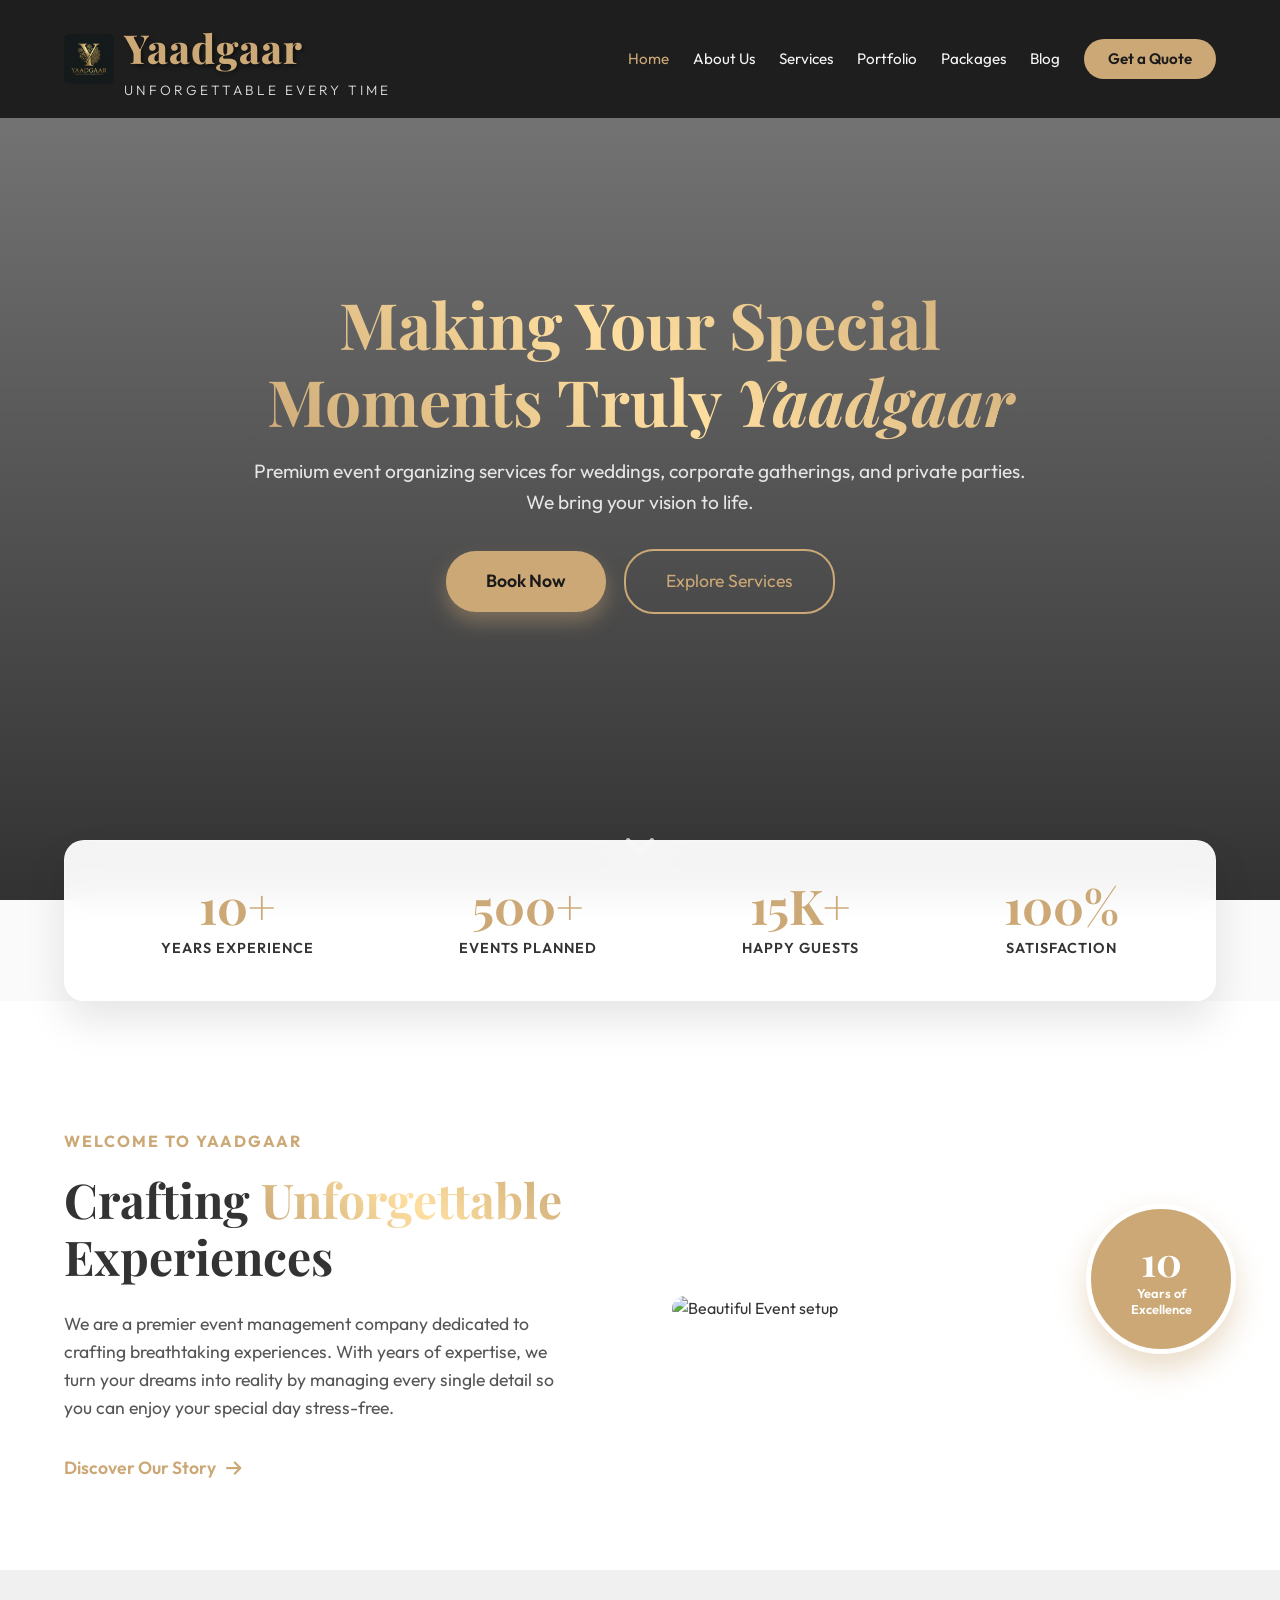
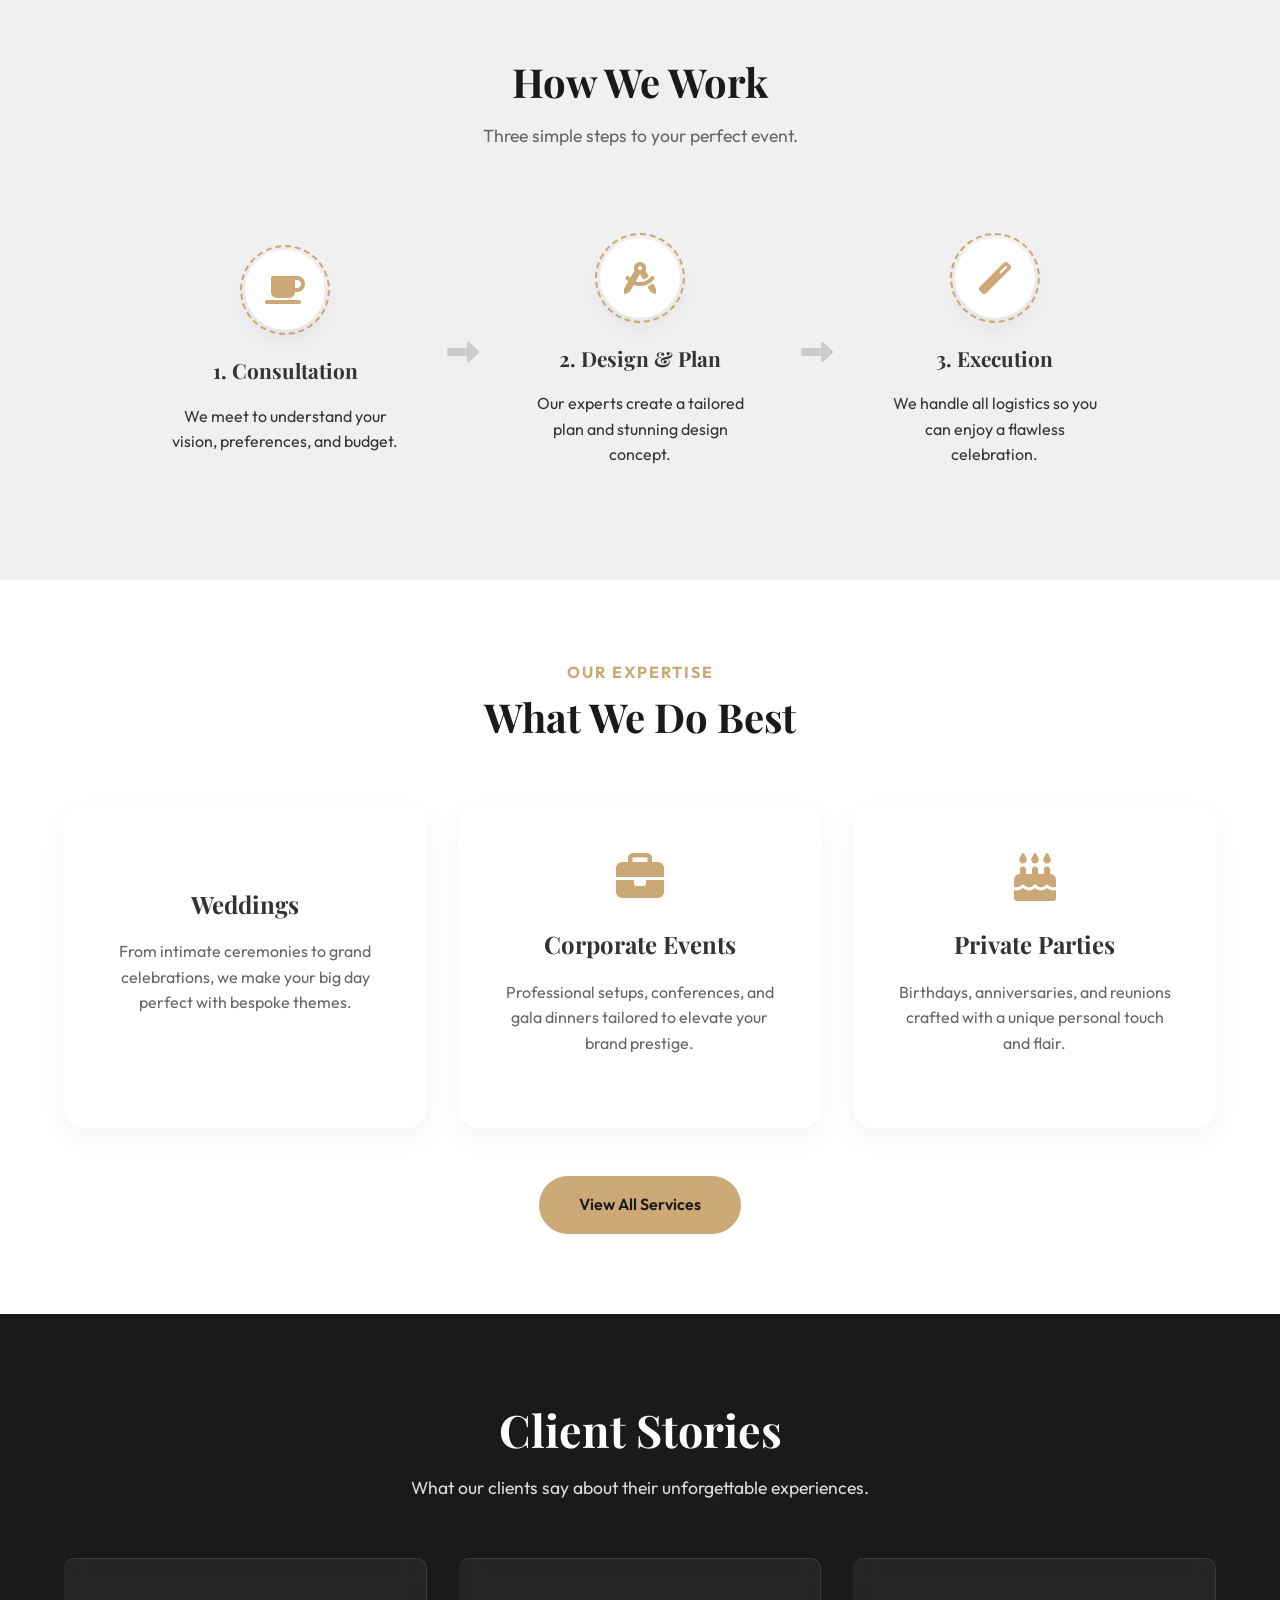
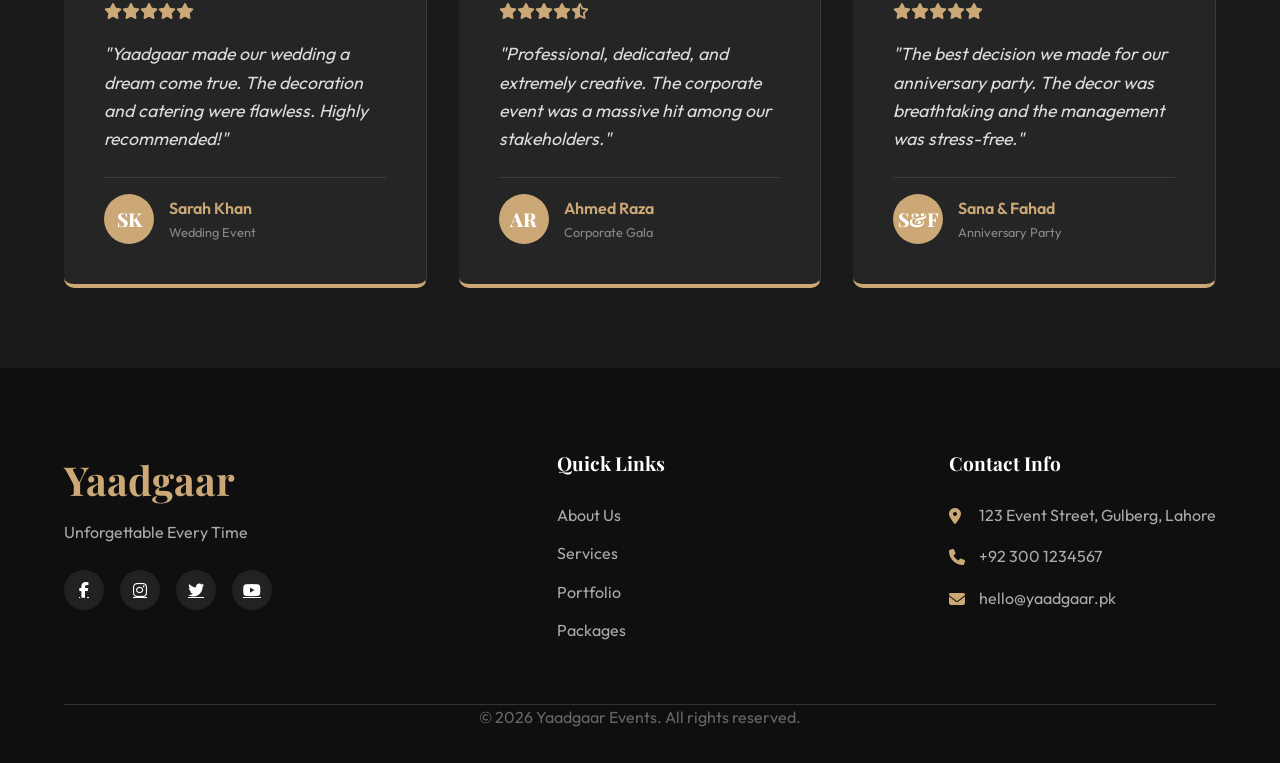
==== index.html @ 8d213750 "Add files via upload" ====
<!DOCTYPE html>
<html lang="en">

<head>
    <meta charset="UTF-8">
    <meta name="viewport" content="width=device-width, initial-scale=1.0">
    <title>Yaadgaar - Unforgettable Every Time</title>
    <link rel="stylesheet" href="styles.css">
    <link
        href="https://fonts.googleapis.com/css2?family=Outfit:wght@300;400;600;800&family=Playfair+Display:ital,wght@0,600;1,600&display=swap"
        rel="stylesheet">
    <link rel="stylesheet" href="https://cdnjs.cloudflare.com/ajax/libs/font-awesome/6.4.0/css/all.min.css">
</head>

<body>
    <header>
        <nav>
            <div class="logo">
                <a href="index.html" style="display: flex; align-items: center; gap: 10px;">
                    <img src="logo.png" alt="Yaadgaar Logo" style="height: 50px; width: auto; border-radius: 5px;">
                    <div>
                        <h1>Yaadgaar</h1>
                        <p>Unforgettable Every Time</p>
                    </div>
                </a>
            </div>
            <ul class="nav-links">
                <li><a href="index.html" class="active">Home</a></li>
                <li><a href="about.html">About Us</a></li>
                <li><a href="services.html">Services</a></li>
                <li><a href="portfolio.html">Portfolio</a></li>
                <li><a href="pricing.html">Packages</a></li>
                <li><a href="blog.html">Blog</a></li>
                <li><a href="contact.html" class="btn-primary">Get a Quote</a></li>
            </ul>
        </nav>
    </header>

    <main>
        <!-- Hero Section -->
        <section id="home" class="hero dynamic-bg">
            <div class="hero-content">
                <h2 class="gradient-text">Making Your Special Moments Truly <span class="highlight">Yaadgaar</span></h2>
                <p>Premium event organizing services for weddings, corporate gatherings, and private parties. We bring
                    your vision to life.</p>
                <div class="hero-buttons">
                    <a href="contact.html" class="btn-primary"
                        style="margin-right: 15px; font-size: 1.1rem; padding: 1rem 2.5rem; box-shadow: 0 10px 20px rgba(203, 168, 118, 0.4);">Book
                        Now</a>
                    <a href="services.html" class="btn-secondary" style="padding: 1rem 2.5rem;">Explore Services</a>
                </div>
            </div>
            <div class="scroll-indicator">
                <a href="#welcome"><i class="fas fa-chevron-down bounce"></i></a>
            </div>
        </section>

        <!-- Stats Banner (Floating over Hero) -->
        <div class="stats-wrapper">
            <div class="stats-container glassmorphism">
                <div class="stat-item">
                    <h3>10+</h3>
                    <p>Years Experience</p>
                </div>
                <div class="stat-item">
                    <h3>500+</h3>
                    <p>Events Planned</p>
                </div>
                <div class="stat-item">
                    <h3>15K+</h3>
                    <p>Happy Guests</p>
                </div>
                <div class="stat-item">
                    <h3>100%</h3>
                    <p>Satisfaction</p>
                </div>
            </div>
        </div>

        <!-- Welcome / About Preview -->
        <section id="welcome" style="background: white; padding-top: 8rem; padding-bottom: 5rem;">
            <div class="about-grid container">
                <div class="about-text" style="padding-right: 2rem;">
                    <h4
                        style="color: var(--primary); font-family: 'Outfit', sans-serif; letter-spacing: 2px; text-transform: uppercase; margin-bottom: 1rem;">
                        Welcome to Yaadgaar</h4>
                    <h2 style="font-size: 3rem; margin-bottom: 1.5rem; line-height: 1.2;">Crafting <span
                            class="gradient-text">Unforgettable</span> Experiences</h2>
                    <p style="font-size: 1.1rem; color: #555; margin-bottom: 2rem;">We are a premier event management
                        company dedicated to crafting breathtaking experiences. With years of expertise, we turn your
                        dreams into reality by managing every single detail so you can enjoy your special day
                        stress-free.</p>
                    <a href="about.html" class="link-arrow">Discover Our Story <i class="fas fa-arrow-right"></i></a>
                </div>
                <div class="about-image-wrapper">
                    <img src="https://images.unsplash.com/photo-1519225421980-715cb0215aed?ixlib=rb-4.0.3&auto=format&fit=crop&w=800&q=80"
                        alt="Beautiful Event setup" class="floating-image zoom-hover">
                    <div class="experience-badge glassmorphism">
                        <h2>10</h2>
                        <p>Years of<br>Excellence</p>
                    </div>
                </div>
            </div>
        </section>

        <!-- Process Section -->
        <section style="background-color: var(--bg-gray); padding: 5rem 5%;">
            <div class="section-header">
                <h2>How We Work</h2>
                <p>Three simple steps to your perfect event.</p>
            </div>
            <div class="process-steps">
                <div class="step-card">
                    <div class="step-icon"><i class="fas fa-coffee"></i></div>
                    <h3>1. Consultation</h3>
                    <p>We meet to understand your vision, preferences, and budget.</p>
                </div>
                <div class="step-arrow"><i class="fas fa-long-arrow-alt-right"></i></div>
                <div class="step-card">
                    <div class="step-icon"><i class="fas fa-drafting-compass"></i></div>
                    <h3>2. Design & Plan</h3>
                    <p>Our experts create a tailored plan and stunning design concept.</p>
                </div>
                <div class="step-arrow"><i class="fas fa-long-arrow-alt-right"></i></div>
                <div class="step-card">
                    <div class="step-icon"><i class="fas fa-magic"></i></div>
                    <h3>3. Execution</h3>
                    <p>We handle all logistics so you can enjoy a flawless celebration.</p>
                </div>
            </div>
        </section>

        <!-- Services Preview -->
        <section id="services" class="services" style="padding-top: 5rem; background: white;">
            <div class="section-header">
                <h4
                    style="color: var(--primary); font-family: 'Outfit', sans-serif; letter-spacing: 2px; text-transform: uppercase;">
                    Our Expertise</h4>
                <h2 style="font-size: 2.5rem;">What We Do Best</h2>
            </div>
            <div class="services-grid container">
                <div class="service-card modern-card">
                    <div class="card-icon"><i class="fas fa-rings"></i></div>
                    <h3>Weddings</h3>
                    <p>From intimate ceremonies to grand celebrations, we make your big day perfect with bespoke themes.
                    </p>
                </div>
                <div class="service-card modern-card">
                    <div class="card-icon"><i class="fas fa-briefcase"></i></div>
                    <h3>Corporate Events</h3>
                    <p>Professional setups, conferences, and gala dinners tailored to elevate your brand prestige.</p>
                </div>
                <div class="service-card modern-card">
                    <div class="card-icon"><i class="fas fa-birthday-cake"></i></div>
                    <h3>Private Parties</h3>
                    <p>Birthdays, anniversaries, and reunions crafted with a unique personal touch and flair.</p>
                </div>
            </div>
            <div style="text-align: center; margin-top: 3rem;">
                <a href="services.html" class="btn-primary" style="padding: 1rem 2.5rem;">View All Services</a>
            </div>
        </section>

        <!-- Testimonials -->
        <section id="testimonials" class="testimonials" style="position: relative; overflow: hidden;">
            <div class="testimonial-bg-overlay"></div>
            <div class="section-header" style="position: relative; z-index: 2;">
                <h2 style="color: white; font-size: 2.8rem;">Client Stories</h2>
                <p style="color: #ddd;">What our clients say about their unforgettable experiences.</p>
            </div>
            <div class="testimonial-grid container" style="position: relative; z-index: 2;">
                <div class="testimonial-card glass-card">
                    <div class="stars">
                        <i class="fas fa-star"></i><i class="fas fa-star"></i><i class="fas fa-star"></i><i
                            class="fas fa-star"></i><i class="fas fa-star"></i>
                    </div>
                    <p class="quote">"Yaadgaar made our wedding a dream come true. The decoration and catering were
                        flawless. Highly recommended!"</p>
                    <div class="client-info">
                        <div class="client-avatar">SK</div>
                        <div>
                            <p class="author">Sarah Khan</p>
                            <p class="author-event">Wedding Event</p>
                        </div>
                    </div>
                </div>
                <div class="testimonial-card glass-card">
                    <div class="stars">
                        <i class="fas fa-star"></i><i class="fas fa-star"></i><i class="fas fa-star"></i><i
                            class="fas fa-star"></i><i class="fas fa-star-half-alt"></i>
                    </div>
                    <p class="quote">"Professional, dedicated, and extremely creative. The corporate event was a massive
                        hit among our stakeholders."</p>
                    <div class="client-info">
                        <div class="client-avatar">AR</div>
                        <div>
                            <p class="author">Ahmed Raza</p>
                            <p class="author-event">Corporate Gala</p>
                        </div>
                    </div>
                </div>
                <div class="testimonial-card glass-card">
                    <div class="stars">
                        <i class="fas fa-star"></i><i class="fas fa-star"></i><i class="fas fa-star"></i><i
                            class="fas fa-star"></i><i class="fas fa-star"></i>
                    </div>
                    <p class="quote">"The best decision we made for our anniversary party. The decor was breathtaking
                        and the management was stress-free."</p>
                    <div class="client-info">
                        <div class="client-avatar">S&F</div>
                        <div>
                            <p class="author">Sana & Fahad</p>
                            <p class="author-event">Anniversary Party</p>
                        </div>
                    </div>
                </div>
            </div>
        </section>
    </main>

    <footer>
        <div class="footer-content container">
            <div class="footer-logo">
                <h2>Yaadgaar</h2>
                <p>Unforgettable Every Time</p>
                <div class="social-links">
                    <a href="#"><i class="fab fa-facebook-f"></i></a>
                    <a href="#"><i class="fab fa-instagram"></i></a>
                    <a href="#"><i class="fab fa-twitter"></i></a>
                    <a href="#"><i class="fab fa-youtube"></i></a>
                </div>
            </div>
            <div class="footer-links">
                <h3>Quick Links</h3>
                <ul>
                    <li><a href="about.html">About Us</a></li>
                    <li><a href="services.html">Services</a></li>
                    <li><a href="portfolio.html">Portfolio</a></li>
                    <li><a href="pricing.html">Packages</a></li>
                </ul>
            </div>
            <div class="contact-info">
                <h3>Contact Info</h3>
                <p><i class="fas fa-map-marker-alt"></i> 123 Event Street, Gulberg, Lahore</p>
                <p><i class="fas fa-phone"></i> +92 300 1234567</p>
                <p><i class="fas fa-envelope"></i> hello@yaadgaar.pk</p>
            </div>
        </div>
        <div class="footer-bottom">
            <p>&copy; 2026 Yaadgaar Events. All rights reserved.</p>
        </div>
    </footer>

    <script src="script.js"></script>
</body>

</html>
---- styles.css ----
:root {
    --primary: #cba876;
    /* Rich Gold */
    --primary-dark: #b08d55;
    --secondary: #1a1a1a;
    --text-light: #f5f5f5;
    --text-dark: #333333;
    --bg-light: #fafafa;
    --bg-gray: #f0f0f0;
    --transition: all 0.3s ease;
}

* {
    margin: 0;
    padding: 0;
    box-sizing: border-box;
}

html {
    scroll-behavior: smooth;
}

body {
    font-family: 'Outfit', sans-serif;
    color: var(--text-dark);
    background-color: var(--bg-light);
    line-height: 1.6;
}

h1,
h2,
h3,
h4,
.logo h1 {
    font-family: 'Playfair Display', serif;
}

/* Header & Nav */
header {
    background-color: rgba(26, 26, 26, 0.95);
    position: fixed;
    width: 100%;
    z-index: 1000;
    padding: 1rem 5%;
    backdrop-filter: blur(10px);
}

nav {
    display: flex;
    justify-content: space-between;
    align-items: center;
}

.logo a {
    text-decoration: none;
}

.logo h1 {
    color: var(--primary);
    font-size: 2.5rem;
    margin: 0;
    font-weight: 800;
    text-shadow: 2px 2px 4px rgba(0, 0, 0, 0.5);
    letter-spacing: 1px;
}

.logo p {
    color: var(--text-light);
    font-size: 0.85rem;
    letter-spacing: 3px;
    text-transform: uppercase;
    font-weight: 300;
    opacity: 0.9;
}

.nav-links {
    display: flex;
    list-style: none;
    gap: 1.5rem;
    align-items: center;
}

.nav-links a {
    color: var(--text-light);
    text-decoration: none;
    font-weight: 400;
    transition: var(--transition);
    font-size: 0.95rem;
}

.nav-links a:hover,
.nav-links a.active {
    color: var(--primary);
}

.btn-primary {
    background-color: var(--primary);
    color: var(--secondary) !important;
    padding: 0.5rem 1.5rem;
    border-radius: 30px;
    font-weight: 600 !important;
    text-decoration: none;
    display: inline-block;
    transition: var(--transition);
    border: none;
    cursor: pointer;
}

.btn-primary:hover {
    background-color: var(--text-light);
    color: var(--secondary);
}

/* Page Headers (for inner pages) */
.page-header {
    padding: 120px 5% 60px;
    background-color: var(--secondary);
    color: white;
    text-align: center;
}

.page-header h1 {
    font-size: 3rem;
    color: var(--primary);
    margin-bottom: 1rem;
}

.page-header p {
    color: #ccc;
    font-size: 1.2rem;
    max-width: 600px;
    margin: 0 auto;
}

/* Hero Section */
.hero {
    height: 100vh;
    background: linear-gradient(rgba(0, 0, 0, 0.6), rgba(0, 0, 0, 0.6)), url('https://images.unsplash.com/photo-1549495111-c917ee7208d1?ixlib=rb-4.0.3&auto=format&fit=crop&w=2000&q=80') center/cover;
    display: flex;
    align-items: center;
    justify-content: center;
    text-align: center;
    color: var(--text-light);
    padding: 0 20px;
}

.hero-content {
    max-width: 800px;
    animation: fadeIn 1.5s ease;
}

.hero h2 {
    font-size: 4rem;
    margin-bottom: 1rem;
    line-height: 1.2;
}

.highlight {
    color: var(--primary);
    font-style: italic;
}

.hero p {
    font-size: 1.2rem;
    margin-bottom: 2rem;
    opacity: 0.9;
}

.btn-secondary {
    display: inline-block;
    border: 2px solid var(--primary);
    color: var(--primary);
    text-decoration: none;
    padding: 0.8rem 2rem;
    font-size: 1.1rem;
    border-radius: 30px;
    transition: var(--transition);
}

.btn-secondary:hover {
    background-color: var(--primary);
    color: var(--secondary);
}

/* Sections General */
section {
    padding: 5rem 5%;
}

.section-header {
    text-align: center;
    margin-bottom: 3.5rem;
}

.section-header h2 {
    font-size: 2.5rem;
    color: var(--secondary);
    margin-bottom: 0.5rem;
}

.section-header p {
    color: #666;
    font-size: 1.1rem;
    max-width: 700px;
    margin: 0 auto;
}

/* About Section */
.about-grid {
    display: grid;
    grid-template-columns: 1fr 1fr;
    gap: 4rem;
    align-items: center;
}

.about-img img {
    width: 100%;
    border-radius: 10px;
    box-shadow: 0 10px 30px rgba(0, 0, 0, 0.1);
}

.about-text h3 {
    font-size: 2rem;
    margin-bottom: 1rem;
}

.about-text p {
    margin-bottom: 1rem;
    color: #555;
}

.about-features {
    display: grid;
    grid-template-columns: 1fr 1fr;
    gap: 1.5rem;
    margin-top: 2rem;
}

.feature {
    display: flex;
    align-items: flex-start;
    gap: 1rem;
}

.feature i {
    color: var(--primary);
    font-size: 1.5rem;
    margin-top: 0.2rem;
}

.feature h4 {
    margin-bottom: 0.3rem;
}

/* Team Section */
.team-grid {
    display: grid;
    grid-template-columns: repeat(auto-fit, minmax(250px, 1fr));
    gap: 2rem;
}

.team-card {
    text-align: center;
}

.team-card img {
    width: 100%;
    height: 300px;
    object-fit: cover;
    border-radius: 10px;
    margin-bottom: 1rem;
}

.team-card h3 {
    color: var(--secondary);
}

.team-card p {
    color: var(--primary);
    font-weight: 600;
}

/* Services */
.services-grid {
    display: grid;
    grid-template-columns: repeat(auto-fit, minmax(300px, 1fr));
    gap: 2rem;
}

.service-card {
    background: white;
    padding: 3rem 2.5rem;
    text-align: center;
    border-radius: 10px;
    box-shadow: 0 10px 30px rgba(0, 0, 0, 0.05);
    transition: var(--transition);
    border-bottom: 3px solid transparent;
}

.service-card:hover {
    transform: translateY(-10px);
    border-bottom-color: var(--primary);
}

.service-card i {
    font-size: 3rem;
    color: var(--primary);
    margin-bottom: 1.5rem;
}

.service-card h3 {
    font-size: 1.5rem;
    margin-bottom: 1rem;
}

.service-card p {
    color: #666;
    margin-bottom: 1.5rem;
}

/* Portfolio Filters */
.portfolio-filters {
    display: flex;
    justify-content: center;
    gap: 1rem;
    margin-bottom: 2rem;
    flex-wrap: wrap;
}

.filter-btn {
    padding: 0.5rem 1.5rem;
    border: 1px solid var(--primary);
    background: transparent;
    color: var(--text-dark);
    border-radius: 30px;
    cursor: pointer;
    transition: var(--transition);
    font-family: 'Outfit';
    font-weight: 600;
}

.filter-btn.active,
.filter-btn:hover {
    background: var(--primary);
    color: white;
}

/* Events Gallery */
.gallery {
    display: grid;
    grid-template-columns: repeat(auto-fit, minmax(350px, 1fr));
    gap: 1.5rem;
}

.gallery-item {
    position: relative;
    border-radius: 10px;
    overflow: hidden;
    height: 300px;
    cursor: pointer;
}

.gallery-item img {
    width: 100%;
    height: 100%;
    object-fit: cover;
    transition: transform 0.5s ease;
}

.gallery-item .overlay {
    position: absolute;
    inset: 0;
    background: linear-gradient(to top, rgba(0, 0, 0, 0.8), transparent);
    display: flex;
    flex-direction: column;
    justify-content: flex-end;
    padding: 2rem;
    color: white;
    opacity: 0;
    transition: var(--transition);
}

.gallery-item:hover img {
    transform: scale(1.1);
}

.gallery-item:hover .overlay {
    opacity: 1;
}

.overlay h3 {
    font-size: 1.5rem;
    margin-bottom: 0.5rem;
    color: var(--primary);
}

/* Pricing Section */
.pricing-grid {
    display: grid;
    grid-template-columns: repeat(auto-fit, minmax(300px, 1fr));
    gap: 2rem;
}

.pricing-card {
    background: white;
    border-radius: 10px;
    padding: 3rem 2rem;
    text-align: center;
    box-shadow: 0 10px 30px rgba(0, 0, 0, 0.05);
    border: 1px solid #eee;
    position: relative;
    transition: var(--transition);
}

.pricing-card:hover {
    transform: translateY(-10px);
}

.pricing-card.popular {
    border-color: var(--primary);
    box-shadow: 0 15px 40px rgba(203, 168, 118, 0.2);
}

.popular-badge {
    position: absolute;
    top: -15px;
    left: 50%;
    transform: translateX(-50%);
    background: var(--primary);
    color: white;
    padding: 0.3rem 1rem;
    border-radius: 20px;
    font-size: 0.8rem;
    font-weight: 600;
}

.pricing-card h3 {
    font-size: 1.8rem;
    margin-bottom: 0.5rem;
}

.price {
    font-size: 2.5rem;
    font-weight: 800;
    color: var(--primary);
    margin-bottom: 1.5rem;
}

.price span {
    font-size: 1rem;
    color: #888;
    font-weight: 400;
}

.pricing-features {
    list-style: none;
    margin-bottom: 2.5rem;
    text-align: left;
}

.pricing-features li {
    margin-bottom: 1rem;
    color: #555;
}

.pricing-features i {
    color: var(--primary);
    margin-right: 10px;
}

.custom-package-note {
    text-align: center;
    margin-top: 3rem;
    font-style: italic;
    color: #666;
    padding: 2rem;
    background: white;
    border-radius: 10px;
}

/* Testimonials */
.testimonials {
    background-color: var(--secondary);
    color: white;
}

.testimonials .section-header h2 {
    color: white;
}

.testimonials .section-header p {
    color: #aaa;
}

.testimonial-grid {
    display: grid;
    grid-template-columns: repeat(auto-fit, minmax(300px, 1fr));
    gap: 2rem;
}

.testimonial-card {
    background: rgba(255, 255, 255, 0.05);
    padding: 2.5rem;
    border-radius: 10px;
    border-left: 4px solid var(--primary);
}

.stars {
    color: var(--primary);
    margin-bottom: 1rem;
}

.quote {
    font-size: 1.1rem;
    font-style: italic;
    margin-bottom: 1.5rem;
    color: #ddd;
}

.author {
    color: var(--primary);
    font-weight: 600;
}

.author-event {
    font-size: 0.8rem;
    color: #888;
}

/* Contact & forms */
.contact-grid {
    display: grid;
    grid-template-columns: 1fr 1fr;
    gap: 4rem;
}

.contact-form {
    background: white;
    padding: 3rem;
    border-radius: 10px;
    box-shadow: 0 10px 30px rgba(0, 0, 0, 0.05);
}

.form-group {
    margin-bottom: 1.5rem;
}

.form-group label {
    display: block;
    margin-bottom: 0.5rem;
    font-weight: 600;
}

.form-control {
    width: 100%;
    padding: 0.8rem;
    border: 1px solid #ddd;
    border-radius: 5px;
    font-family: inherit;
    font-size: 1rem;
}

textarea.form-control {
    resize: vertical;
    min-height: 120px;
}

.contact-info-cards {
    display: flex;
    flex-direction: column;
    gap: 1.5rem;
}

.info-card {
    display: flex;
    align-items: center;
    gap: 1.5rem;
    background: white;
    padding: 1.5rem;
    border-radius: 10px;
    box-shadow: 0 5px 15px rgba(0, 0, 0, 0.05);
}

.info-card i {
    font-size: 2rem;
    color: var(--primary);
}

.info-card h4 {
    margin-bottom: 0.2rem;
}

.info-card p,
.info-card a {
    color: #666;
    text-decoration: none;
}

.whatsapp-btn {
    display: inline-flex;
    align-items: center;
    gap: 10px;
    background: #25D366;
    color: white !important;
    padding: 1rem 2rem;
    border-radius: 30px;
    text-decoration: none;
    font-weight: 600;
    margin-top: 1rem;
    transition: var(--transition);
}

.whatsapp-btn:hover {
    background: #128C7E;
}

/* Maps */
.map-container {
    margin-top: 4rem;
    border-radius: 10px;
    overflow: hidden;
    height: 400px;
}

/* FAQ Accordion */
.faq-section {
    max-width: 800px;
    margin: 0 auto;
}

.faq-item {
    background: white;
    margin-bottom: 1rem;
    border-radius: 5px;
    box-shadow: 0 2px 5px rgba(0, 0, 0, 0.05);
}

.faq-question {
    padding: 1.5rem;
    display: flex;
    justify-content: space-between;
    align-items: center;
    cursor: pointer;
    font-weight: 600;
    font-size: 1.1rem;
}

.faq-answer {
    padding: 0 1.5rem;
    max-height: 0;
    overflow: hidden;
    transition: max-height 0.3s ease, padding 0.3s ease;
    color: #555;
}

.faq-item.active .faq-answer {
    padding-bottom: 1.5rem;
    max-height: 200px;
}

.faq-item.active .faq-question i {
    transform: rotate(180deg);
}

/* Blog */
.blog-grid {
    display: grid;
    grid-template-columns: repeat(auto-fit, minmax(300px, 1fr));
    gap: 2rem;
}

.blog-card {
    background: white;
    border-radius: 10px;
    overflow: hidden;
    box-shadow: 0 10px 30px rgba(0, 0, 0, 0.05);
    transition: var(--transition);
}

.blog-card:hover {
    transform: translateY(-10px);
}

.blog-card img {
    width: 100%;
    height: 200px;
    object-fit: cover;
}

.blog-content {
    padding: 2rem;
}

.blog-meta {
    font-size: 0.85rem;
    color: var(--primary);
    margin-bottom: 0.5rem;
    font-weight: 600;
}

.blog-content h3 {
    font-size: 1.4rem;
    margin-bottom: 1rem;
}

.blog-content p {
    color: #666;
    margin-bottom: 1.5rem;
}

.read-more {
    color: var(--secondary);
    font-weight: 600;
    text-decoration: none;
    display: inline-flex;
    align-items: center;
    gap: 5px;
    transition: var(--transition);
}

.read-more:hover {
    color: var(--primary);
}

/* Footer */
footer {
    background-color: #0f0f0f;
    color: white;
    padding: 5rem 5% 2rem;
}

.footer-content {
    display: flex;
    flex-wrap: wrap;
    justify-content: space-between;
    gap: 3rem;
    margin-bottom: 3rem;
    border-bottom: 1px solid #333;
    padding-bottom: 3rem;
}

.footer-logo {
    max-width: 300px;
}

.footer-logo h2 {
    color: var(--primary);
    font-size: 2.5rem;
    margin-bottom: 0.5rem;
}

.footer-logo p {
    color: #aaa;
    margin-bottom: 1.5rem;
}

.social-links {
    display: flex;
    gap: 1rem;
}

.social-links a {
    color: white;
    background: #222;
    width: 40px;
    height: 40px;
    display: flex;
    align-items: center;
    justify-content: center;
    border-radius: 50%;
    transition: var(--transition);
}

.social-links a:hover {
    background: var(--primary);
}

.footer-links h3,
.contact-info h3 {
    margin-bottom: 1.5rem;
    font-size: 1.2rem;
}

.footer-links ul {
    list-style: none;
}

.footer-links li {
    margin-bottom: 0.8rem;
}

.footer-links a {
    color: #aaa;
    text-decoration: none;
    transition: var(--transition);
}

.footer-links a:hover {
    color: var(--primary);
}

.contact-info p {
    margin: 1rem 0;
    color: #aaa;
    display: flex;
    align-items: center;
    gap: 10px;
}

.contact-info i {
    color: var(--primary);
    width: 20px;
}

.footer-bottom {
    text-align: center;
    color: #666;
}

/* Animations */
@keyframes fadeIn {
    from {
        opacity: 0;
        transform: translateY(20px);
    }

    to {
        opacity: 1;
        transform: translateY(0);
    }
}

/* Responsive */
@media (max-width: 900px) {
    .nav-links {
        display: none;
        /* Add a hamburger menu for mobile if needed */
    }

    .hero h2 {
        font-size: 2.5rem;
    }

    .about-grid,
    .contact-grid {
        grid-template-columns: 1fr;
    }

    /* New Responsive Adds */
    .stats-container {
        flex-direction: column;
        gap: 2rem;
    }

    .experience-badge {
        right: 0;
        bottom: -20px;
        width: 100px;
        height: 100px;
        padding: 1rem;
    }

    .experience-badge h2 {
        font-size: 1.5rem;
    }

    .step-arrow {
        display: none;
    }
}

/* New Home Page Enhancements */
.container {
    max-width: 1200px;
    margin: 0 auto;
}

/* Dynamic Hero */
.dynamic-bg {
    background: linear-gradient(rgba(0, 0, 0, 0.5), rgba(0, 0, 0, 0.8)), url('https://images.unsplash.com/photo-1511285560929-80b456fea0bc?ixlib=rb-4.0.3&auto=format&fit=crop&w=2000&q=80') center/cover;
    position: relative;
    background-attachment: fixed;
    /* Parallax effect */
}

/* Gradient Text */
.gradient-text {
    background: linear-gradient(45deg, #cba876, #ffdfa0, #cba876);
    -webkit-background-clip: text;
    background-clip: text;
    -webkit-text-fill-color: transparent;
    display: inline-block;
}

/* Glassmorphism */
.glassmorphism {
    background: rgba(255, 255, 255, 0.1);
    backdrop-filter: blur(15px);
    -webkit-backdrop-filter: blur(15px);
    border: 1px solid rgba(255, 255, 255, 0.2);
    box-shadow: 0 8px 32px 0 rgba(0, 0, 0, 0.1);
}

/* Stats Banner */
.stats-wrapper {
    position: relative;
    margin-top: -60px;
    z-index: 10;
    padding: 0 5%;
}

.stats-container {
    display: flex;
    justify-content: space-around;
    align-items: center;
    padding: 2.5rem;
    border-radius: 20px;
    background: white;
    /* Fallback */
    background: rgba(255, 255, 255, 0.95);
    box-shadow: 0 20px 40px rgba(0, 0, 0, 0.1);
    flex-wrap: wrap;
    gap: 2rem;
}

.stat-item {
    text-align: center;
}

.stat-item h3 {
    font-size: 3rem;
    color: var(--primary);
    line-height: 1;
    margin-bottom: 0.5rem;
}

.stat-item p {
    font-weight: 600;
    color: var(--text-dark);
    text-transform: uppercase;
    letter-spacing: 1px;
    font-size: 0.9rem;
}

/* scroll indicator */
.scroll-indicator {
    position: absolute;
    bottom: 30px;
    left: 50%;
    transform: translateX(-50%);
}

.scroll-indicator a {
    color: white;
    font-size: 2rem;
    opacity: 0.7;
    transition: var(--transition);
}

.scroll-indicator a:hover {
    opacity: 1;
    color: var(--primary);
}

.bounce {
    animation: bounce 2s infinite;
}

@keyframes bounce {

    0%,
    20%,
    50%,
    80%,
    100% {
        transform: translateY(0);
    }

    40% {
        transform: translateY(-20px);
    }

    60% {
        transform: translateY(-10px);
    }
}

/* Image float and zoom */
.about-image-wrapper {
    position: relative;
    padding: 2rem 0;
}

.floating-image {
    animation: floating 6s ease-in-out infinite;
    border-radius: 20px;
}

@keyframes floating {
    0% {
        transform: translateY(0px);
    }

    50% {
        transform: translateY(-20px);
    }

    100% {
        transform: translateY(0px);
    }
}

.zoom-hover {
    transition: transform 0.5s ease;
}

.zoom-hover:hover {
    transform: scale(1.03) !important;
}

/* Experience Badge */
.experience-badge {
    position: absolute;
    bottom: 0;
    right: -20px;
    background: var(--primary);
    color: white;
    padding: 2rem;
    border-radius: 50%;
    width: 150px;
    height: 150px;
    display: flex;
    flex-direction: column;
    justify-content: center;
    align-items: center;
    text-align: center;
    box-shadow: 0 15px 30px rgba(203, 168, 118, 0.4);
    border: 5px solid white;
}

.experience-badge h2 {
    font-size: 2.5rem;
    line-height: 1;
    margin-bottom: 5px;
}

.experience-badge p {
    font-size: 0.8rem;
    line-height: 1.2;
    font-family: 'Outfit';
    font-weight: 600;
}

/* Links Arrow */
.link-arrow {
    display: inline-flex;
    align-items: center;
    gap: 10px;
    color: var(--primary);
    text-decoration: none;
    font-weight: 600;
    font-size: 1.1rem;
    border-bottom: 2px solid transparent;
    padding-bottom: 5px;
    transition: var(--transition);
}

.link-arrow:hover {
    gap: 15px;
    border-bottom-color: var(--primary);
}

/* Process Steps */
.process-steps {
    display: flex;
    justify-content: space-between;
    align-items: center;
    max-width: 1000px;
    margin: 0 auto;
    flex-wrap: wrap;
    gap: 1rem;
}

.step-card {
    flex: 1;
    min-width: 250px;
    text-align: center;
    padding: 2rem;
}

.step-icon {
    width: 80px;
    height: 80px;
    background: white;
    border-radius: 50%;
    display: flex;
    align-items: center;
    justify-content: center;
    margin: 0 auto 1.5rem;
    font-size: 2rem;
    color: var(--primary);
    box-shadow: 0 10px 20px rgba(0, 0, 0, 0.05);
    position: relative;
}

.step-icon::after {
    content: '';
    position: absolute;
    inset: -5px;
    border: 2px dashed var(--primary);
    border-radius: 50%;
    animation: rotate 10s linear infinite;
}

@keyframes rotate {
    100% {
        transform: rotate(360deg);
    }
}

.step-arrow {
    font-size: 2rem;
    color: #ccc;
}

.step-card h3 {
    margin-bottom: 1rem;
    font-size: 1.3rem;
}

/* Modern Service Card */
.modern-card {
    border: none;
    border-radius: 20px;
    background: white;
    position: relative;
    overflow: hidden;
    z-index: 1;
}

.modern-card::before {
    content: "";
    position: absolute;
    top: 0;
    left: 0;
    width: 100%;
    height: 100%;
    background: var(--primary);
    transform: scaleY(0);
    transform-origin: top;
    transition: transform 0.5s ease;
    z-index: -1;
}

.modern-card:hover::before {
    transform: scaleY(1);
    transform-origin: bottom;
}

.modern-card:hover h3,
.modern-card:hover p,
.modern-card:hover i {
    color: white !important;
}

.card-icon i {
    font-size: 3rem;
    color: var(--primary);
    margin-bottom: 1.5rem;
    transition: var(--transition);
}

/* Testimonials Glass */
.testimonial-bg-overlay {
    position: absolute;
    top: 0;
    left: 0;
    width: 100%;
    height: 100%;
    background: linear-gradient(rgba(26, 26, 26, 0.9), rgba(26, 26, 26, 0.9)), url('https://images.unsplash.com/photo-1519225421980-715cb0215aed?ixlib=rb-4.0.3&auto=format&fit=crop&w=2000&q=80') center/cover;
    background-attachment: fixed;
    z-index: 1;
}

.glass-card {
    background: rgba(255, 255, 255, 0.05) !important;
    backdrop-filter: blur(10px);
    -webkit-backdrop-filter: blur(10px);
    border: 1px solid rgba(255, 255, 255, 0.1) !important;
    border-left: none !important;
    border-bottom: 4px solid var(--primary) !important;
}

.client-info {
    display: flex;
    align-items: center;
    gap: 15px;
    border-top: 1px solid rgba(255, 255, 255, 0.1);
    padding-top: 1rem;
    margin-top: 1rem;
}

.client-avatar {
    width: 50px;
    height: 50px;
    border-radius: 50%;
    background: var(--primary);
    color: white;
    display: flex;
    align-items: center;
    justify-content: center;
    font-weight: 800;
    font-family: 'Playfair Display';
    font-size: 1.2rem;
}

/* --- Global Hover Effects --- */

/* Images */
img {
    transition: transform 0.4s ease, box-shadow 0.4s ease;
}

img:hover {
    transform: scale(1.03);
    box-shadow: 0 10px 20px rgba(0, 0, 0, 0.15);
}

/* Cards (Services, Testimonials, Packages, etc) */
.service-card,
.gallery-item,
.package-card,
.step-card,
.team-member,
.blog-card {
    transition: transform 0.4s ease, box-shadow 0.4s ease;
}

.service-card:hover,
.gallery-item:hover,
.package-card:hover,
.step-card:hover,
.team-member:hover,
.blog-card:hover {
    transform: translateY(-8px);
    box-shadow: 0 15px 30px rgba(0, 0, 0, 0.15);
}

/* Exception for modern cards since they have their own hover */
.modern-card:hover {
    transform: translateY(-5px);
    box-shadow: 0 20px 40px rgba(0, 0, 0, 0.15);
}

/* Links and Icons */
a,
i {
    transition: var(--transition);
}

.social-links a:hover i {
    transform: scale(1.2) rotate(10deg);
}
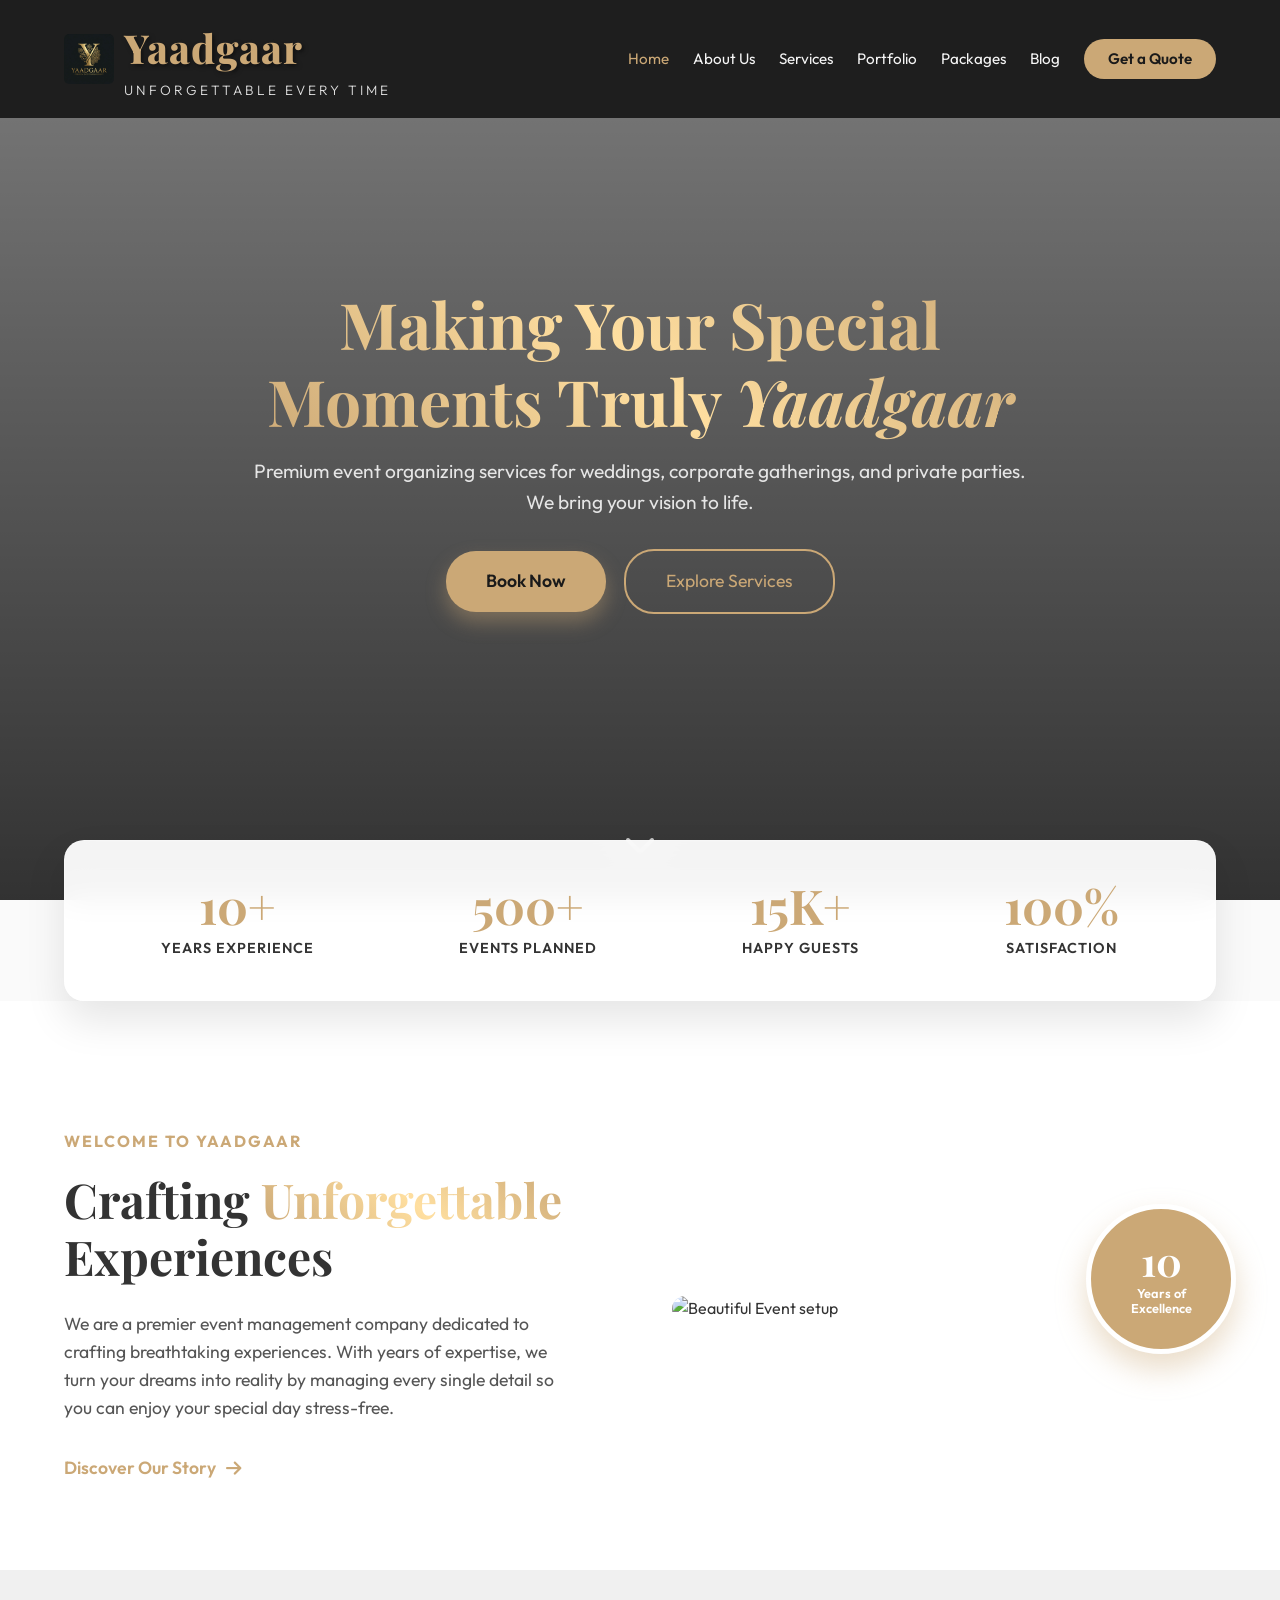
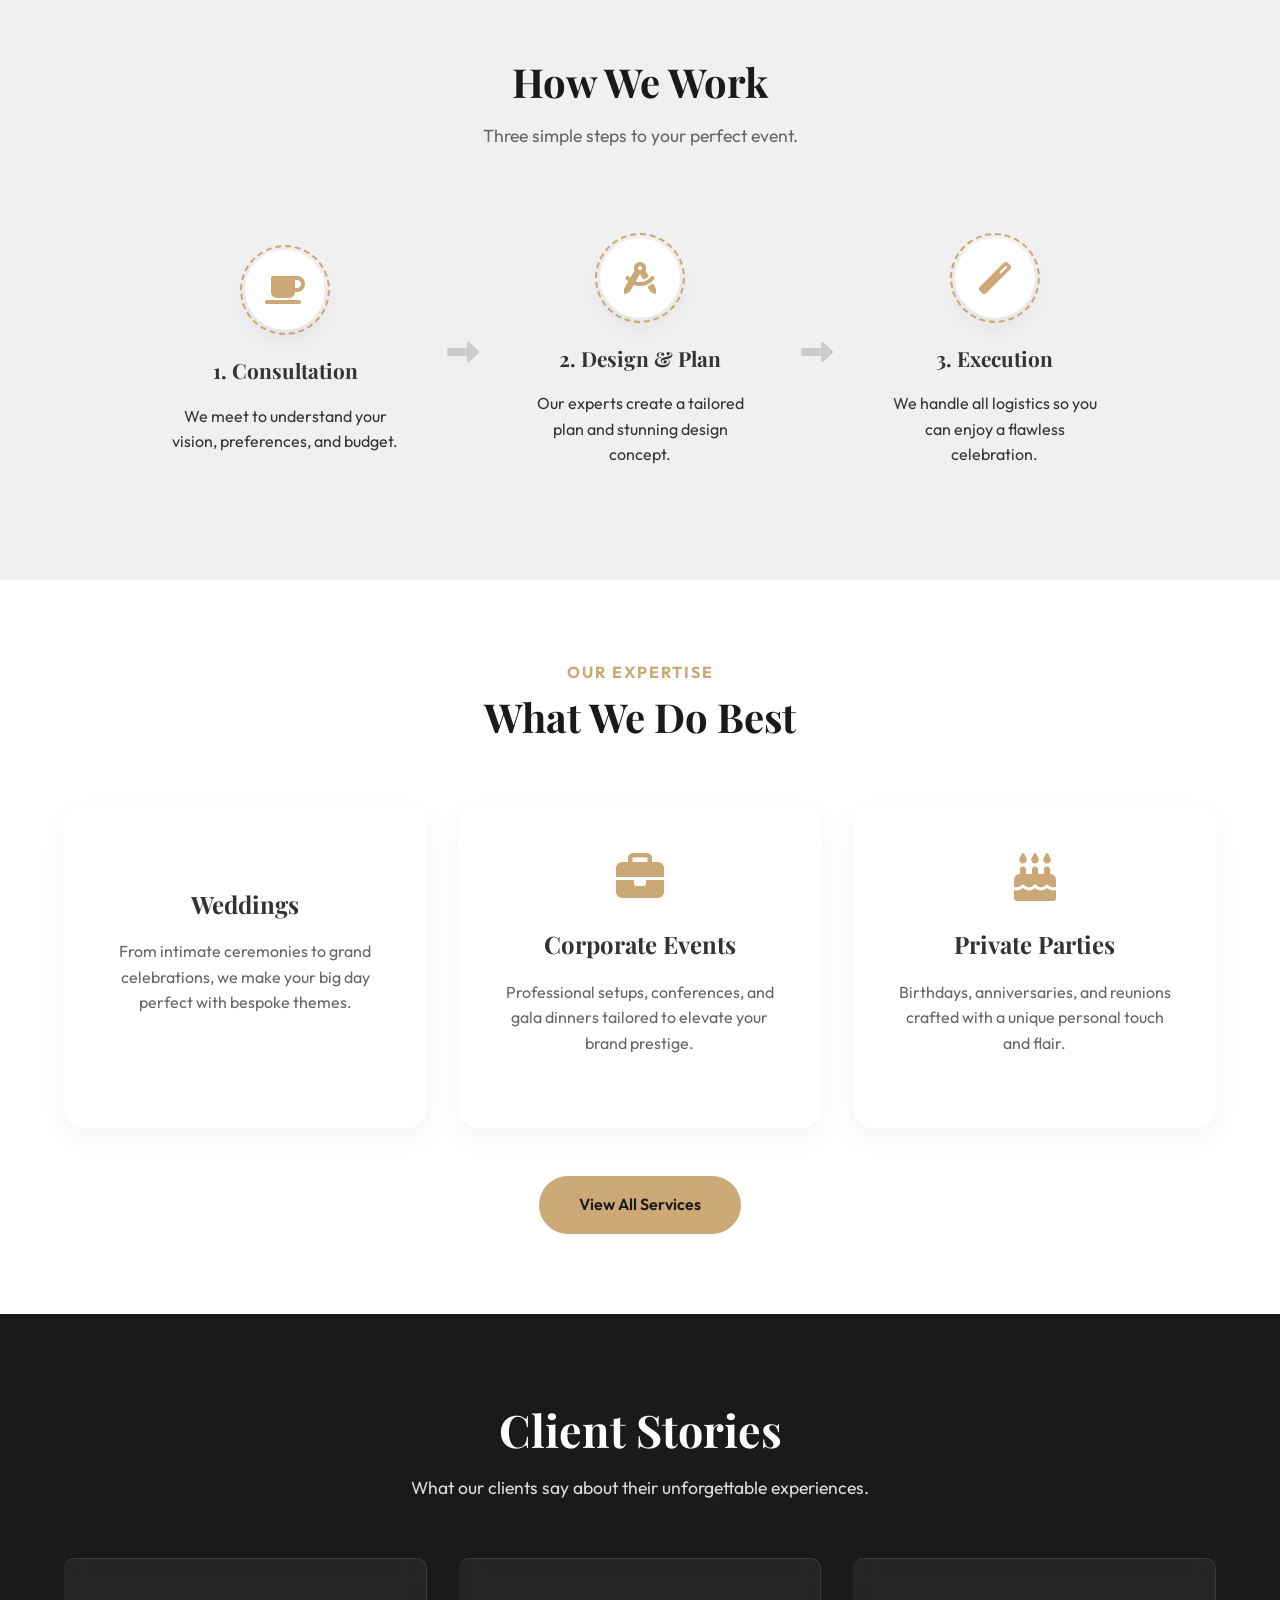
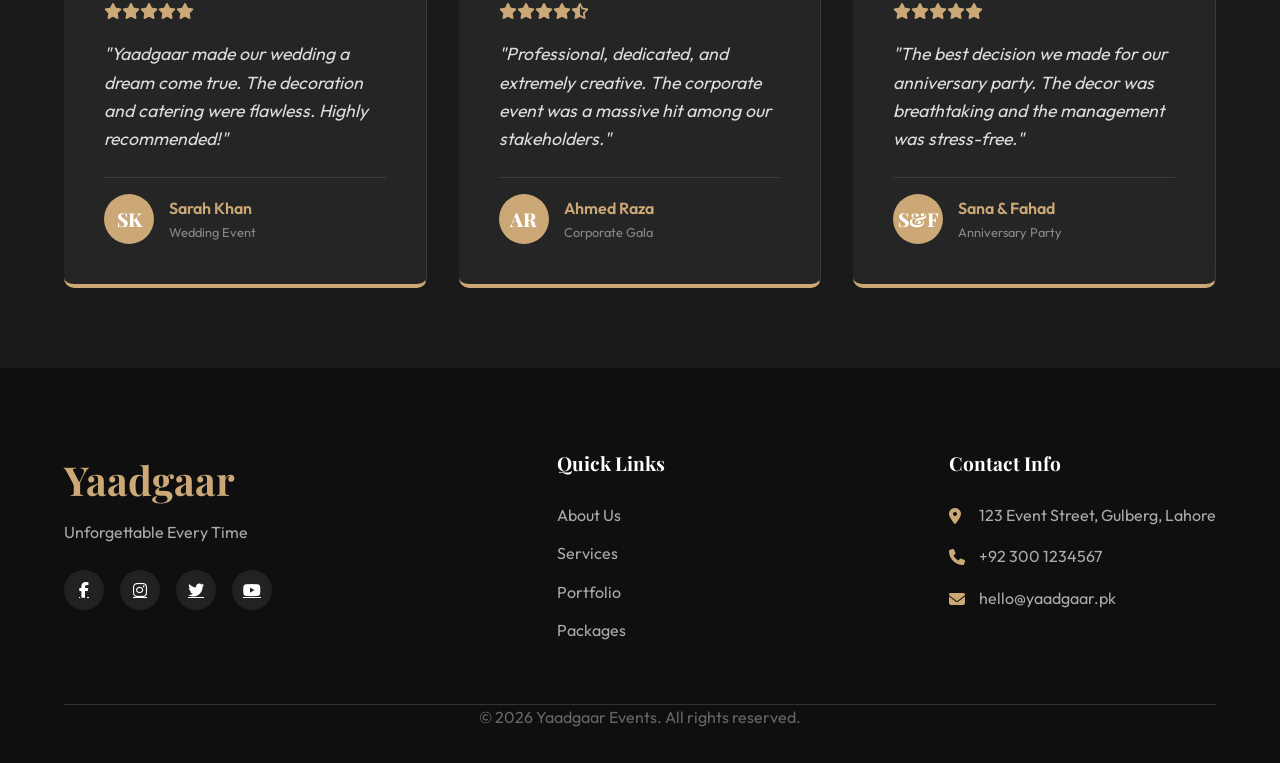
==== commit e56e6f0f: "Implement mobile-friendly responsiveness and hamburger menu" ====
--- a/index.html
+++ b/index.html
@@ -33,6 +33,9 @@
                 <li><a href="blog.html">Blog</a></li>
                 <li><a href="contact.html" class="btn-primary">Get a Quote</a></li>
             </ul>
+            <div class="menu-toggle" id="mobile-menu">
+                <i class="fas fa-bars"></i>
+            </div>
         </nav>
     </header>
 
--- a/styles.css
+++ b/styles.css
@@ -830,42 +830,189 @@
     }
 }
 
-/* Responsive */
-@media (max-width: 900px) {
+/* --- Responsive Design & Mobile Menu --- */
+.menu-toggle {
+    display: none;
+    color: var(--primary);
+    font-size: 1.5rem;
+    cursor: pointer;
+    transition: var(--transition);
+}
+
+@media (max-width: 992px) {
+    header {
+        padding: 0.8rem 5%;
+    }
+
+    .menu-toggle {
+        display: block;
+        z-index: 1001;
+    }
+
     .nav-links {
+        position: fixed;
+        top: 0;
+        right: -100%;
+        width: 80%;
+        height: 100vh;
+        background-color: rgba(26, 26, 26, 0.98);
+        flex-direction: column;
+        justify-content: center;
+        align-items: center;
+        transition: 0.4s ease;
+        z-index: 1000;
+        box-shadow: -5px 0 15px rgba(0, 0, 0, 0.5);
+    }
+
+    .nav-links.active {
+        right: 0;
+    }
+
+    .nav-links li {
+        margin: 1.5rem 0;
+    }
+
+    .nav-links a {
+        font-size: 1.2rem;
+    }
+
+    .hero h2 {
+        font-size: 3rem;
+    }
+
+    .about-grid,
+    .contact-grid,
+    .footer-content {
+        grid-template-columns: 1fr;
+        gap: 3rem;
+    }
+
+    .about-text {
+        padding-right: 0 !important;
+        text-align: center;
+    }
+
+    .about-features {
+        justify-items: center;
+    }
+
+    .about-image-wrapper {
+        order: -1;
+    }
+
+    .stats-container {
+        padding: 1.5rem;
+    }
+
+    .stat-item h3 {
+        font-size: 2rem;
+    }
+}
+
+@media (max-width: 768px) {
+    section {
+        padding: 4rem 5%;
+    }
+
+    .hero h2 {
+        font-size: 2.2rem;
+    }
+
+    .hero p {
+        font-size: 1rem;
+    }
+
+    .hero-buttons {
+        display: flex;
+        flex-direction: column;
+        gap: 1rem;
+        align-items: center;
+    }
+
+    .hero-buttons a {
+        margin: 0 !important;
+        width: 100%;
+        max-width: 280px;
+    }
+
+    .section-header h2 {
+        font-size: 2rem;
+    }
+
+    .experience-badge {
+        width: 110px;
+        height: 110px;
+        padding: 1rem;
+        right: 0;
+        bottom: -10px;
+    }
+
+    .experience-badge h2 {
+        font-size: 1.8rem;
+    }
+
+    .process-steps {
+        flex-direction: column;
+    }
+
+    .step-arrow {
         display: none;
-        /* Add a hamburger menu for mobile if needed */
+    }
+
+    .step-card {
+        width: 100%;
+    }
+
+    .pricing-grid,
+    .blog-grid,
+    .services-grid,
+    .gallery {
+        grid-template-columns: 1fr;
+    }
+
+    .footer-logo,
+    .footer-links,
+    .contact-info {
+        text-align: center;
+        max-width: 100%;
+    }
+
+    .social-links {
+        justify-content: center;
+    }
+
+    .footer-content {
+        justify-content: center;
+    }
+
+    .page-header h1 {
+        font-size: 2.22rem;
+    }
+
+    .contact-form {
+        padding: 2rem 1.5rem;
+    }
+}
+
+@media (max-width: 480px) {
+    .logo h1 {
+        font-size: 1.8rem;
+    }
+
+    .logo img {
+        height: 40px !important;
     }
 
     .hero h2 {
-        font-size: 2.5rem;
-    }
-
-    .about-grid,
-    .contact-grid {
-        grid-template-columns: 1fr;
-    }
-
-    /* New Responsive Adds */
+        font-size: 1.8rem;
+    }
+
+    .stat-item {
+        width: 100%;
+    }
+
     .stats-container {
         flex-direction: column;
-        gap: 2rem;
-    }
-
-    .experience-badge {
-        right: 0;
-        bottom: -20px;
-        width: 100px;
-        height: 100px;
-        padding: 1rem;
-    }
-
-    .experience-badge h2 {
-        font-size: 1.5rem;
-    }
-
-    .step-arrow {
-        display: none;
     }
 }
 
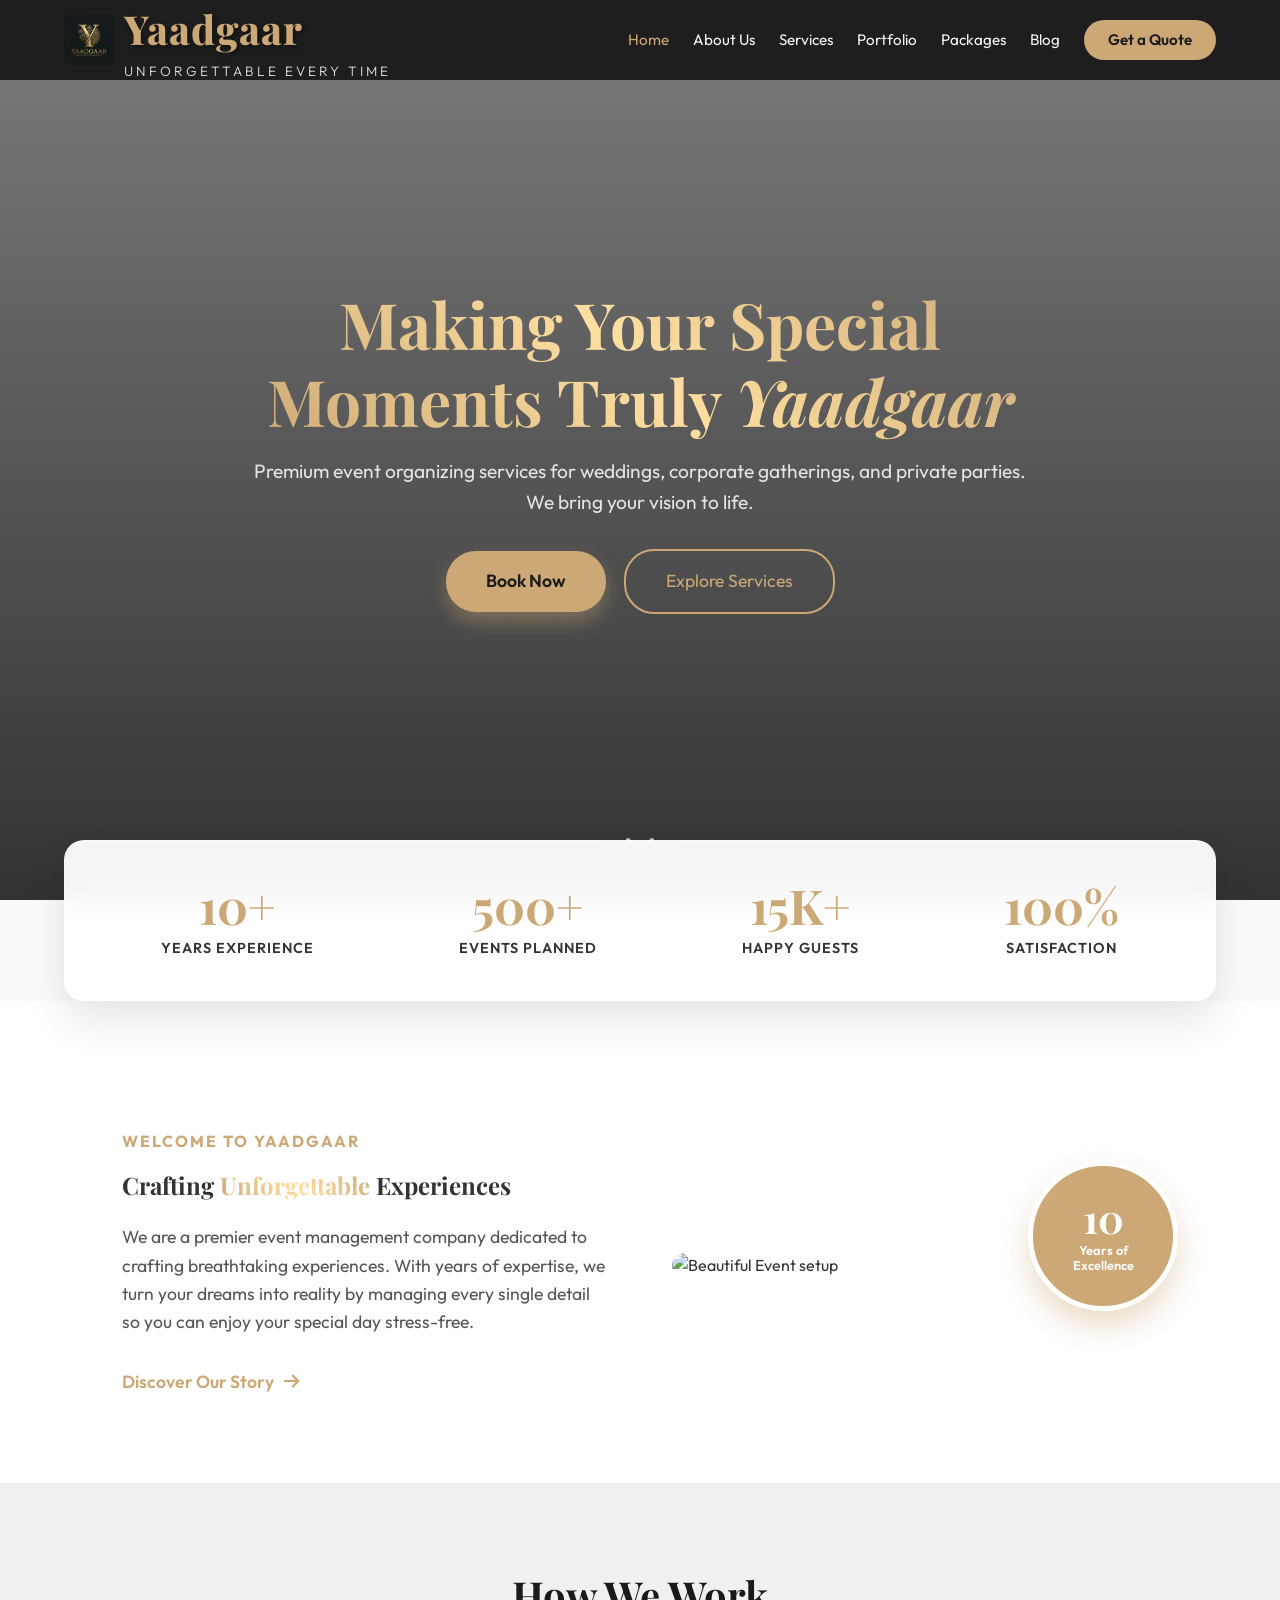
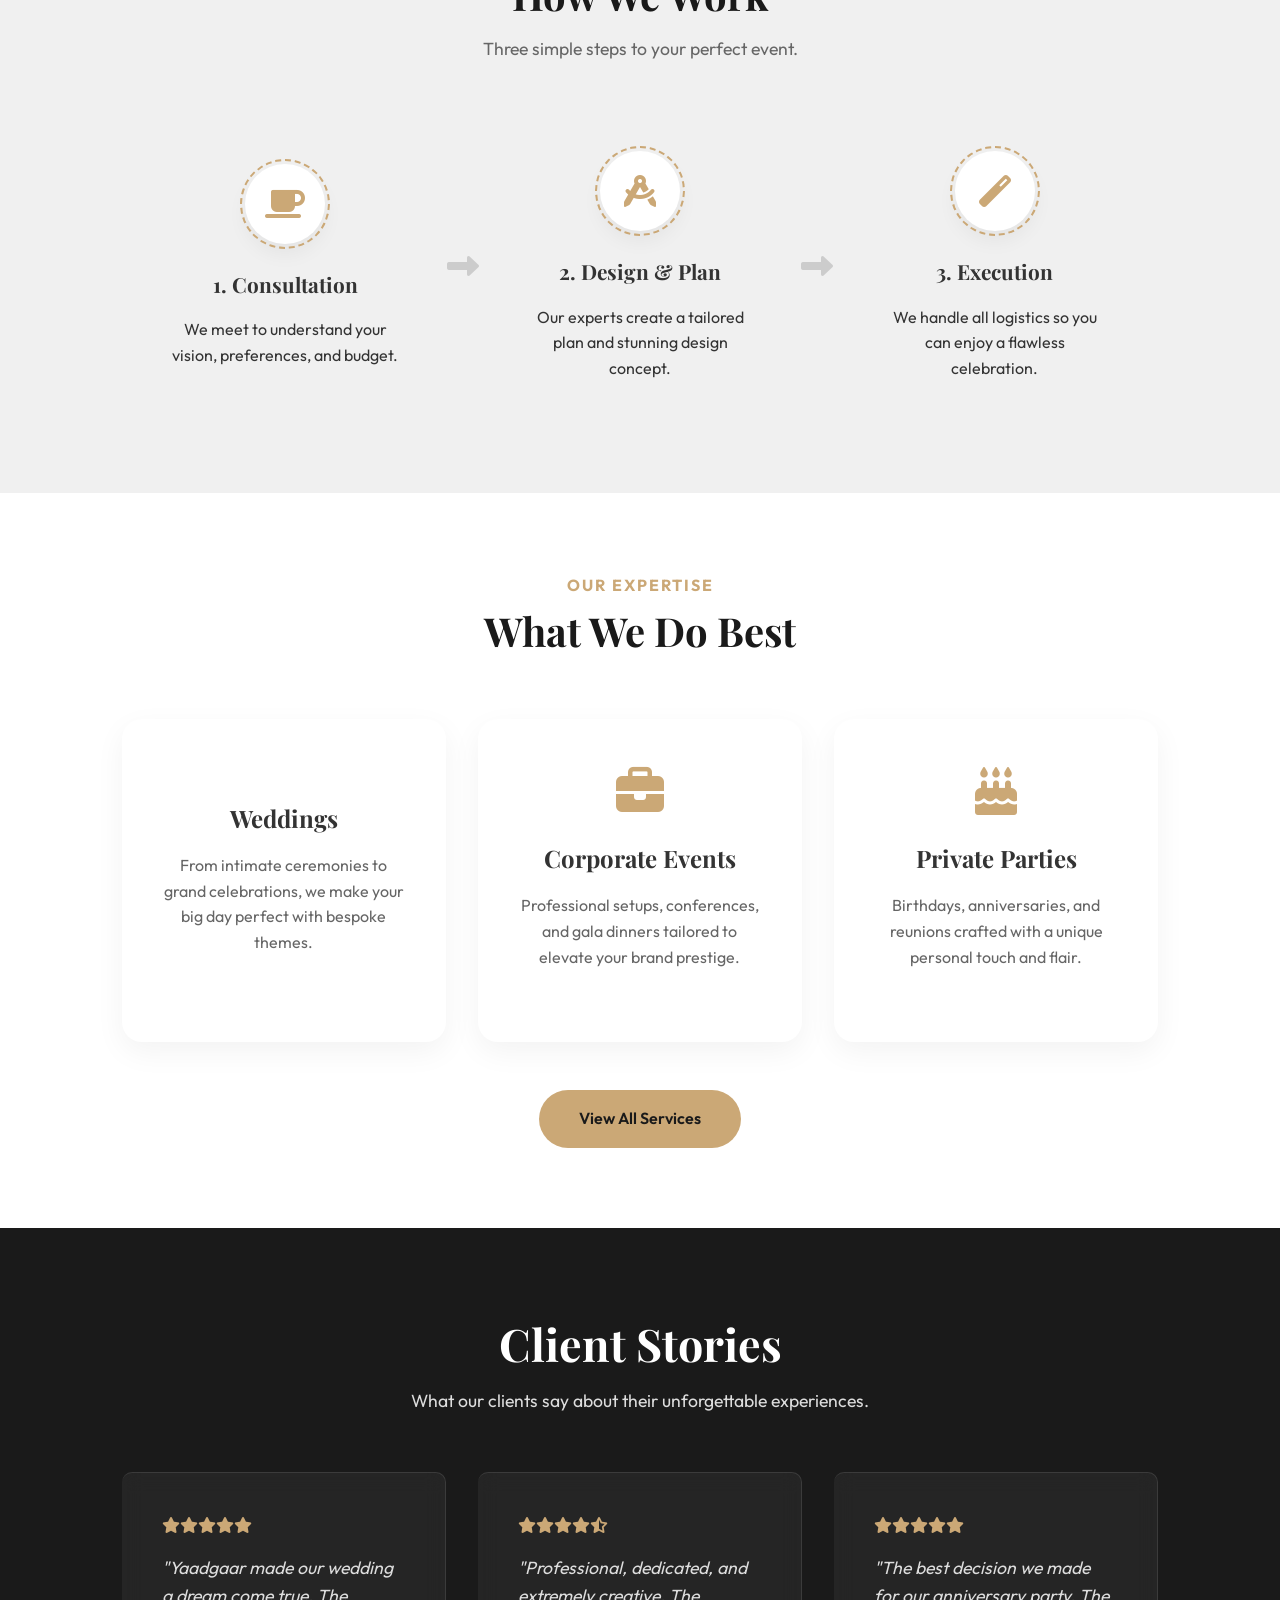
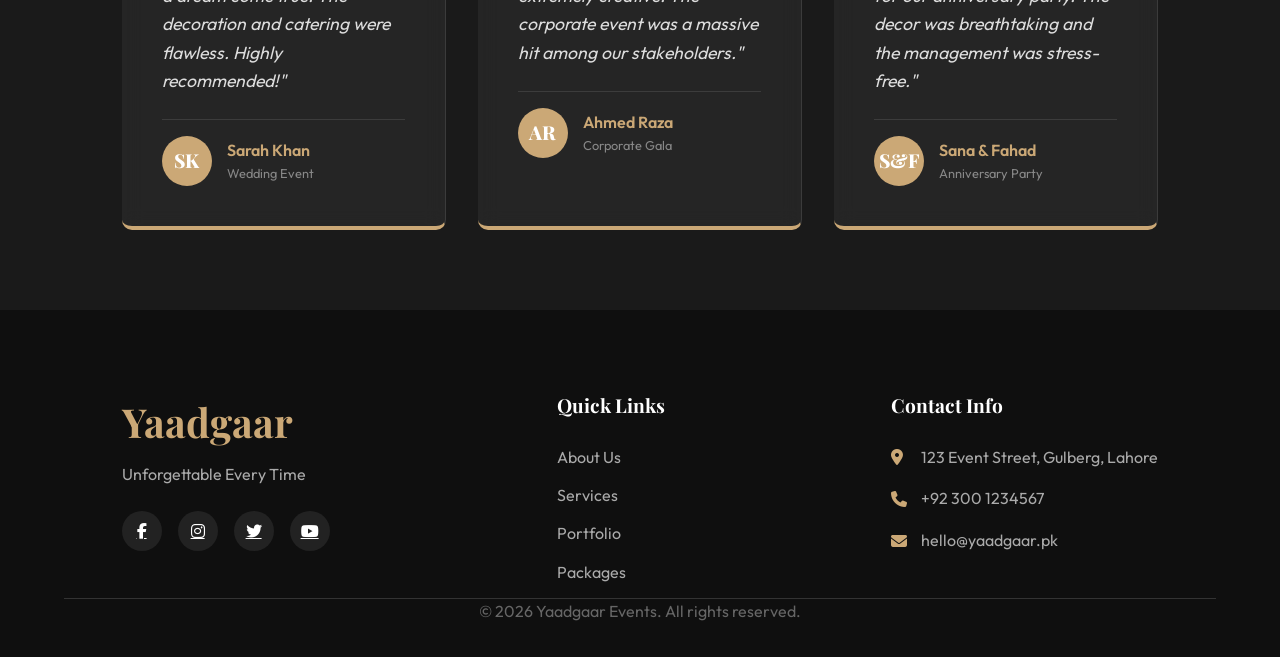
==== commit 0bdc88db: "Fix welcome section nesting and refine mobile layout" ====
--- a/index.html
+++ b/index.html
@@ -83,11 +83,11 @@
         <!-- Welcome / About Preview -->
         <section id="welcome" style="background: white; padding-top: 8rem; padding-bottom: 5rem;">
             <div class="about-grid container">
-                <div class="about-text" style="padding-right: 2rem;">
+                <div class="about-text welcome-text">
                     <h4
                         style="color: var(--primary); font-family: 'Outfit', sans-serif; letter-spacing: 2px; text-transform: uppercase; margin-bottom: 1rem;">
                         Welcome to Yaadgaar</h4>
-                    <h2 style="font-size: 3rem; margin-bottom: 1.5rem; line-height: 1.2;">Crafting <span
+                    <h2 style="margin-bottom: 1.5rem; line-height: 1.2;">Crafting <span
                             class="gradient-text">Unforgettable</span> Experiences</h2>
                     <p style="font-size: 1.1rem; color: #555; margin-bottom: 2rem;">We are a premier event management
                         company dedicated to crafting breathtaking experiences. With years of expertise, we turn your
--- a/styles.css
+++ b/styles.css
@@ -16,15 +16,19 @@
     box-sizing: border-box;
 }
 
-html {
-    scroll-behavior: smooth;
-}
-
 body {
     font-family: 'Outfit', sans-serif;
     color: var(--text-dark);
     background-color: var(--bg-light);
     line-height: 1.6;
+    overflow-x: hidden;
+    /* Prevent horizontal scroll */
+    width: 100%;
+}
+
+html {
+    scroll-behavior: smooth;
+    overflow-x: hidden;
 }
 
 h1,
@@ -41,14 +45,18 @@
     position: fixed;
     width: 100%;
     z-index: 1000;
-    padding: 1rem 5%;
+    padding: 0.8rem 5%;
     backdrop-filter: blur(10px);
+    height: 80px;
+    display: flex;
+    align-items: center;
 }
 
 nav {
     display: flex;
     justify-content: space-between;
     align-items: center;
+    width: 100%;
 }
 
 .logo a {
@@ -847,25 +855,28 @@
     .menu-toggle {
         display: block;
         z-index: 1001;
+        width: 30px;
+        text-align: center;
     }
 
     .nav-links {
         position: fixed;
         top: 0;
-        right: -100%;
+        right: 0;
         width: 80%;
         height: 100vh;
         background-color: rgba(26, 26, 26, 0.98);
         flex-direction: column;
         justify-content: center;
         align-items: center;
-        transition: 0.4s ease;
+        transition: transform 0.4s ease;
+        transform: translateX(100%);
         z-index: 1000;
         box-shadow: -5px 0 15px rgba(0, 0, 0, 0.5);
     }
 
     .nav-links.active {
-        right: 0;
+        transform: translateX(0);
     }
 
     .nav-links li {
@@ -901,7 +912,8 @@
     }
 
     .stats-container {
-        padding: 1.5rem;
+        padding: 1.5rem 1rem;
+        gap: 1rem;
     }
 
     .stat-item h3 {
@@ -995,12 +1007,21 @@
 }
 
 @media (max-width: 480px) {
+    header {
+        padding: 0.8rem 3%;
+    }
+
+    .logo img {
+        height: 35px !important;
+    }
+
     .logo h1 {
-        font-size: 1.8rem;
-    }
-
-    .logo img {
-        height: 40px !important;
+        font-size: 1.4rem;
+    }
+
+    .logo p {
+        display: none;
+        /* Hide subtext on very small screens */
     }
 
     .hero h2 {
@@ -1013,6 +1034,15 @@
 
     .stats-container {
         flex-direction: column;
+    }
+
+    .welcome-text h2 {
+        font-size: 2rem !important;
+    }
+
+    #welcome {
+        padding-top: 4rem !important;
+        padding-bottom: 3rem !important;
     }
 }
 
@@ -1020,6 +1050,8 @@
 .container {
     max-width: 1200px;
     margin: 0 auto;
+    width: 100%;
+    padding: 0 5%;
 }
 
 /* Dynamic Hero */
@@ -1141,6 +1173,9 @@
 .floating-image {
     animation: floating 6s ease-in-out infinite;
     border-radius: 20px;
+    width: 100%;
+    height: auto;
+    max-width: 100%;
 }
 
 @keyframes floating {
